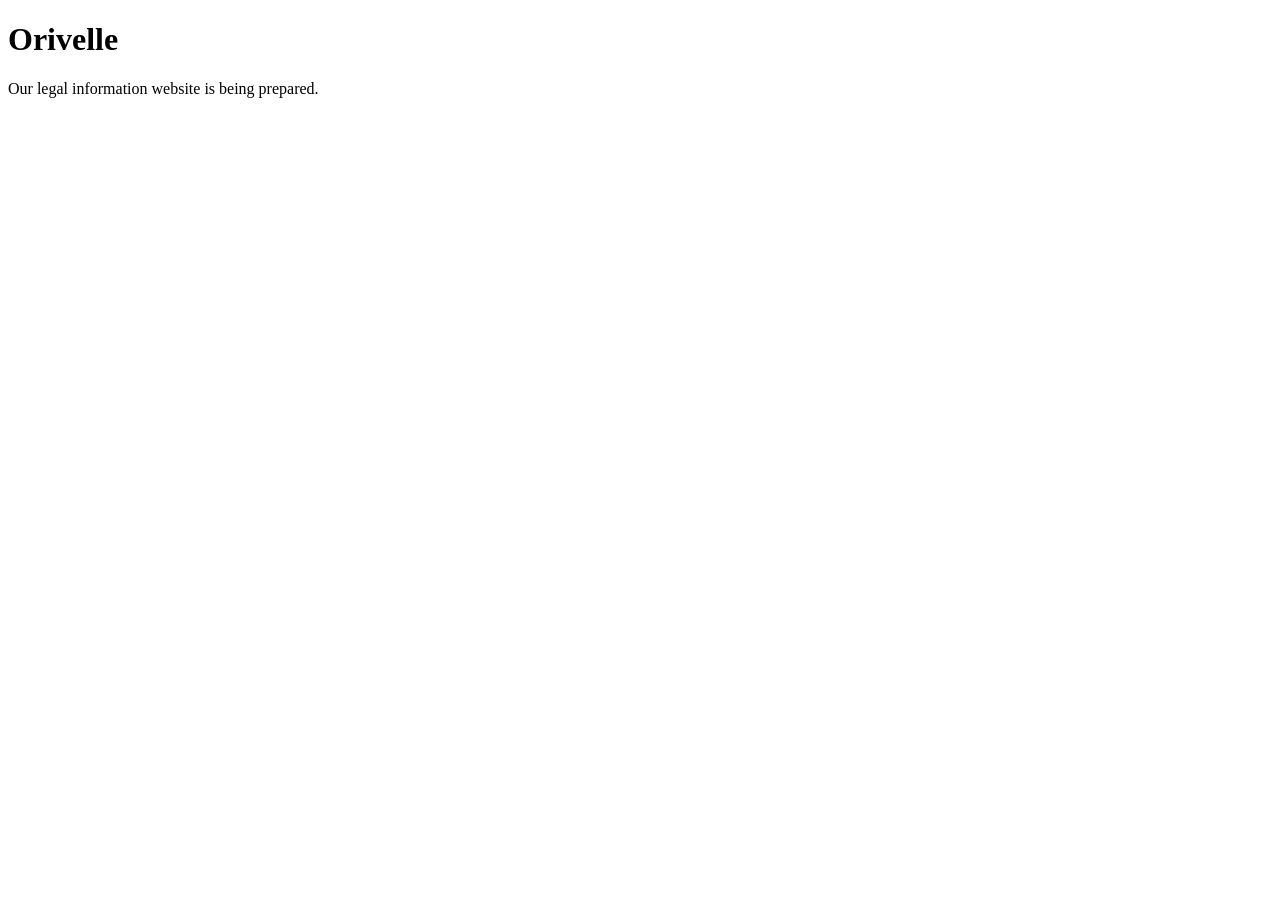
==== index.html @ b6796903 "Create index.html" ====
<!DOCTYPE html>
<html lang="en">
<head>
  <meta charset="UTF-8">
  <meta name="viewport"
        content="width=device-width, initial-scale=1">
  <title>Orivelle</title>
</head>
<body>
  <h1>Orivelle</h1>
  <p>Our legal information website is being prepared.</p>
</body>
</html>
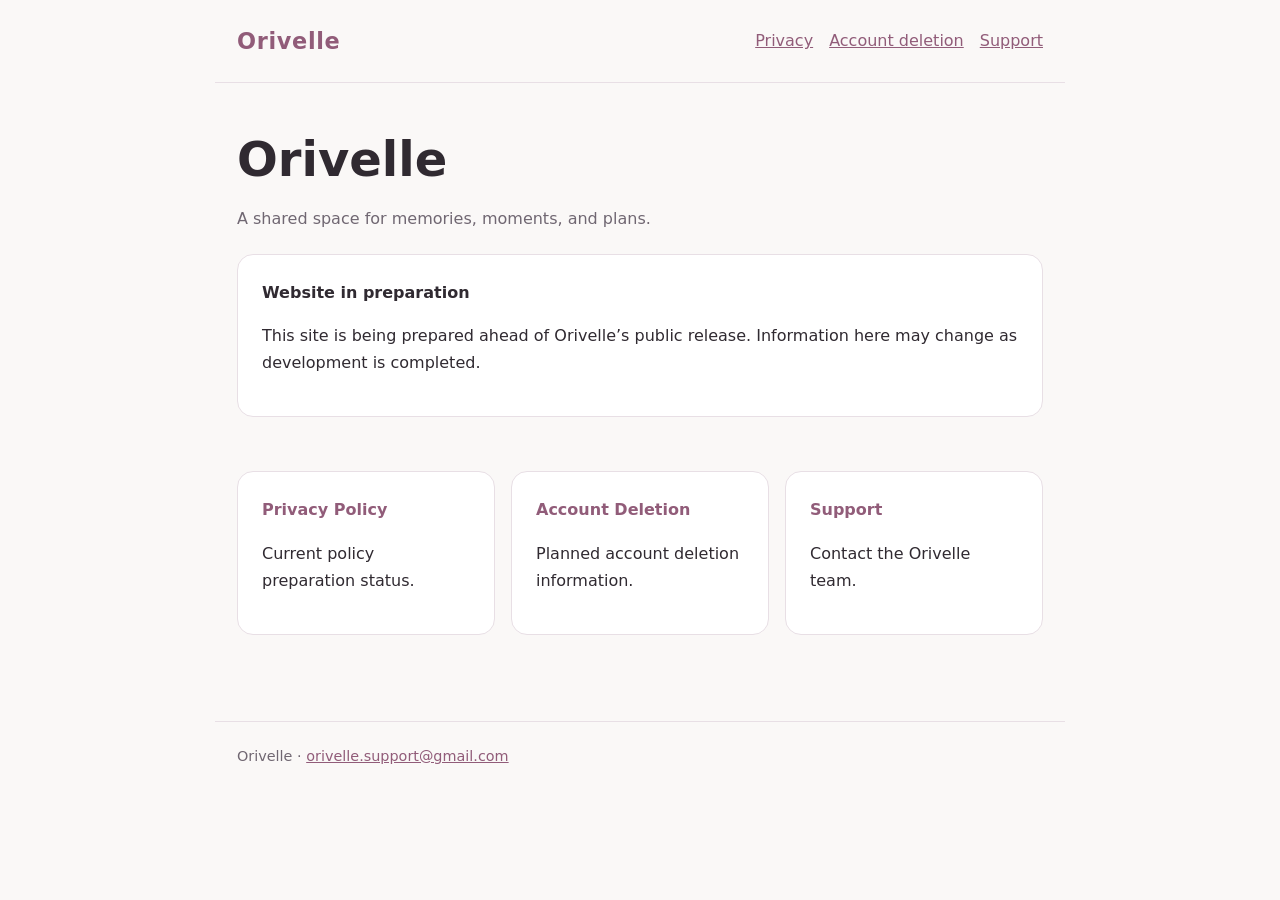
==== commit 9d81dc8f: "Add files via upload" ====
--- a/index.html
+++ b/index.html
@@ -1,13 +1 @@
-<!DOCTYPE html>
-<html lang="en">
-<head>
-  <meta charset="UTF-8">
-  <meta name="viewport"
-        content="width=device-width, initial-scale=1">
-  <title>Orivelle</title>
-</head>
-<body>
-  <h1>Orivelle</h1>
-  <p>Our legal information website is being prepared.</p>
-</body>
-</html>
+<!doctype html><html lang="en"><head><meta charset="utf-8"><meta name="viewport" content="width=device-width,initial-scale=1"><meta name="description" content="Orivelle legal and support information"><title>Legal &amp; Support | Orivelle</title><link rel="stylesheet" href="styles.css"></head><body><header><a class="brand" href="index.html">Orivelle</a><nav aria-label="Main navigation"><a href="privacy-policy.html">Privacy</a><a href="account-deletion.html">Account deletion</a><a href="support.html">Support</a></nav></header><main><h1>Orivelle</h1><p class="muted">A shared space for memories, moments, and plans.</p><div class="panel"><strong>Website in preparation</strong><p>This site is being prepared ahead of Orivelle’s public release. Information here may change as development is completed.</p></div><div class="links"><a class="panel" href="privacy-policy.html"><strong>Privacy Policy</strong><p>Current policy preparation status.</p></a><a class="panel" href="account-deletion.html"><strong>Account Deletion</strong><p>Planned account deletion information.</p></a><a class="panel" href="support.html"><strong>Support</strong><p>Contact the Orivelle team.</p></a></div></main><footer>Orivelle · <a href="mailto:orivelle.support@gmail.com">orivelle.support@gmail.com</a></footer></body></html>
--- a/styles.css
+++ b/styles.css
@@ -0,0 +1,2 @@
+
+:root{color-scheme:light dark;--bg:#faf8f7;--fg:#302a31;--muted:#706772;--card:#fff;--accent:#915c79;--line:#e8dfe5}*{box-sizing:border-box}body{margin:0;background:var(--bg);color:var(--fg);font:16px/1.7 system-ui,-apple-system,Segoe UI,sans-serif}header,main,footer{max-width:850px;margin:auto;padding:22px}header{display:flex;justify-content:space-between;align-items:center;gap:16px;flex-wrap:wrap;border-bottom:1px solid var(--line)}.brand{font-size:1.4rem;font-weight:750;letter-spacing:.03em;color:var(--accent);text-decoration:none}nav{display:flex;flex-wrap:wrap;gap:16px}nav a,footer a{color:var(--accent)}main{padding-top:48px;padding-bottom:64px}h1{font-size:clamp(2rem,5vw,3rem);line-height:1.2;margin:0 0 14px}h2{margin-top:36px;font-size:1.3rem}p,li{max-width:75ch}.muted{color:var(--muted)}.panel{padding:24px;background:var(--card);border:1px solid var(--line);border-radius:16px;margin:22px 0}.links{display:grid;grid-template-columns:repeat(auto-fit,minmax(190px,1fr));gap:16px;margin-top:32px}.links a{display:block;text-decoration:none;color:inherit}.links a:hover{border-color:var(--accent)}.links strong{color:var(--accent)}a{overflow-wrap:anywhere}footer{border-top:1px solid var(--line);font-size:.9rem;color:var(--muted)}@media(prefers-color-scheme:dark){:root{--bg:#17151a;--fg:#f4edf1;--muted:#c1b4bf;--card:#252028;--accent:#e9accd;--line:#453843}}
